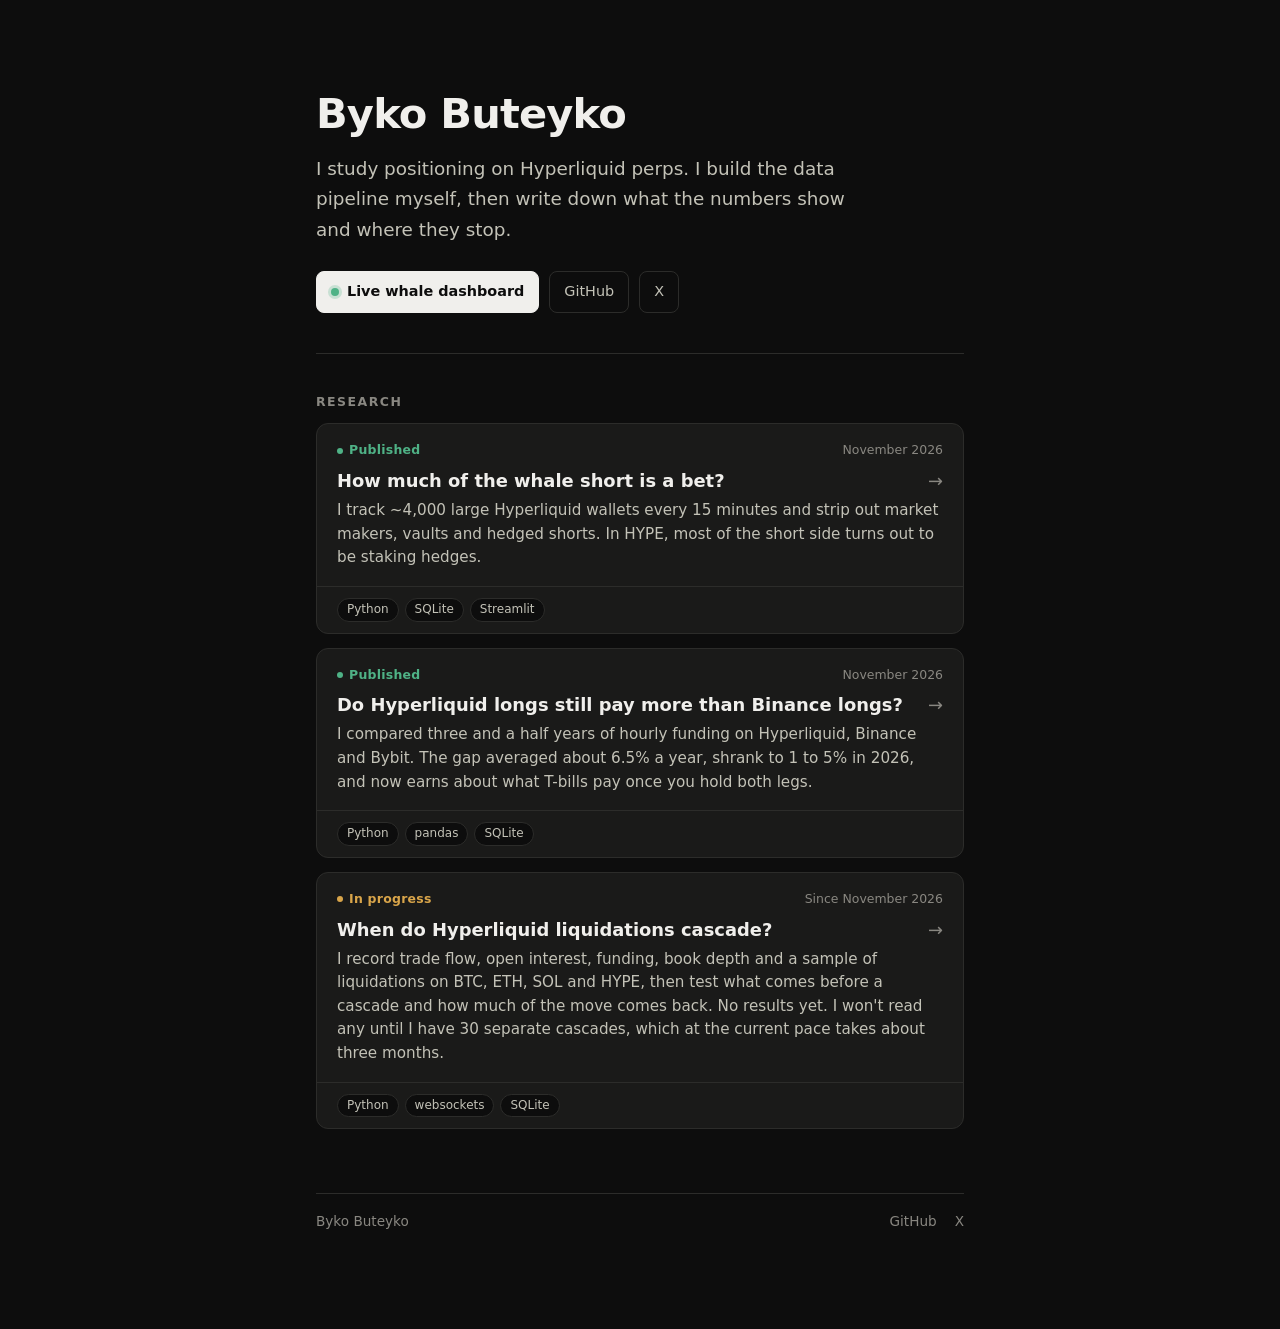
==== index.html @ 8dd09943 "Home header drops the Hyperliquid-only label" ====
<!doctype html>
<html lang="en">
<head>
<meta charset="utf-8">
<meta name="viewport" content="width=device-width, initial-scale=1">
<title>Byko Buteyko</title>
<meta name="description" content="Research on positioning and flows in Hyperliquid perps.">
<meta property="og:title" content="Byko Buteyko">
<meta property="og:description" content="Research on positioning and flows in Hyperliquid perps.">
<meta property="og:url" content="https://bykobuteyko.com/">
<meta property="og:image" content="https://bykobuteyko.com/research/hyperliquid-whales/og.png">
<meta name="twitter:card" content="summary_large_image">
<link rel="stylesheet" href="/style.css">
</head>
<body>
<main class="home">
  <header class="hero">
    <h1>Byko Buteyko</h1>
    <p class="lede">I study positioning on Hyperliquid perps. I build the data pipeline myself, then write down what the numbers show and where they stop.</p>
    <nav class="cta">
      <a class="btn primary" href="https://whales.bykobuteyko.com"><span class="live"></span>Live whale dashboard</a>
      <a class="btn" href="https://github.com/BykoButeyko">GitHub</a>
      <a class="btn" href="https://x.com/BykoButeyko">X</a>
    </nav>
  </header>

  <h2 class="section">Research</h2>
  <a class="project" href="/research/hyperliquid-whales/">
    <div class="top"><span class="status done">Published</span><span>November 2026</span></div>
    <div class="t">How much of the whale short is a bet?</div>
    <div class="d">I track ~4,000 large Hyperliquid wallets every 15 minutes and strip out market makers, vaults and hedged shorts. In HYPE, most of the short side turns out to be staking hedges.</div>
    <div class="m"><span>Python</span><span>SQLite</span><span>Streamlit</span></div>
  </a>
  <a class="project" href="/research/hyperliquid-funding/">
    <div class="top"><span class="status done">Published</span><span>November 2026</span></div>
    <div class="t">Do Hyperliquid longs still pay more than Binance longs?</div>
    <div class="d">I compared three and a half years of hourly funding on Hyperliquid, Binance and Bybit. The gap averaged about 6.5% a year, shrank to 1 to 5% in 2026, and now earns about what T-bills pay once you hold both legs.</div>
    <div class="m"><span>Python</span><span>pandas</span><span>SQLite</span></div>
  </a>
  <a class="project" href="/research/hyperliquid-liquidations/">
    <div class="top"><span class="status wip">In progress</span><span>Since November 2026</span></div>
    <div class="t">When do Hyperliquid liquidations cascade?</div>
    <div class="d">I record trade flow, open interest, funding, book depth and a sample of liquidations on BTC, ETH, SOL and HYPE, then test what comes before a cascade and how much of the move comes back. No results yet. I won't read any until I have 30 separate cascades, which at the current pace takes about three months.</div>
    <div class="m"><span>Python</span><span>websockets</span><span>SQLite</span></div>
  </a>

  <footer class="site">
    <span>Byko Buteyko</span>
    <a href="https://github.com/BykoButeyko">GitHub</a>
    <a href="https://x.com/BykoButeyko">X</a>
  </footer>
</main>
</body>
</html>
---- style.css ----
:root {
  --bg: #0d0d0d;
  --surface: #1a1a19;
  --line: #2c2c2a;
  --ink: #f0efec;
  --ink2: #c3c2b7;
  --muted: #898781;
  --long: #3987e5;
  --short: #e66767;
  --link: #7fb0ef;
  --ok: #4fb286;
  --wip: #d9a54a;
}

* { box-sizing: border-box; }

body {
  margin: 0;
  background: var(--bg);
  color: var(--ink2);
  font: 17px/1.65 system-ui, -apple-system, "Segoe UI", Roboto, sans-serif;
  -webkit-font-smoothing: antialiased;
}

main { max-width: 680px; margin: 0 auto; padding: 64px 16px 96px; }

a { color: var(--link); text-decoration: none; }
a:hover { text-decoration: underline; }

h1, h2, h3 { color: var(--ink); line-height: 1.25; font-weight: 650; }
h1 { font-size: 2rem; margin: 0 0 12px; letter-spacing: -.01em; }
h2 { font-size: 1.25rem; margin: 48px 0 12px; }
h3 { font-size: 1.05rem; margin: 28px 0 6px; }
p { margin: 0 0 16px; }
strong { color: var(--ink); font-weight: 600; }
.num { font-variant-numeric: tabular-nums; }

.back { font-size: .85rem; color: var(--muted); }
.back:hover { color: var(--ink); text-decoration: none; }
.lede { font-size: 1.15rem; color: var(--ink2); }
.meta { font-size: .78rem; letter-spacing: .06em; text-transform: uppercase; color: var(--muted); margin-bottom: 32px; }
.links { display: flex; flex-wrap: wrap; gap: 10px; margin: 24px 0 0; }
.links a {
  display: inline-flex; align-items: center; padding: 7px 13px; border-radius: 8px;
  border: 1px solid var(--line); color: var(--ink2); font-size: .88rem; transition: border-color .15s, color .15s;
}
.links a:hover { border-color: var(--muted); color: var(--ink); text-decoration: none; }
.links a.primary { background: var(--ink); border-color: var(--ink); color: var(--bg); font-weight: 600; }
.links a.primary:hover { background: #fff; color: var(--bg); }

/* note pages */
main:not(.home) { padding-top: 56px; }
main:not(.home) h1 { font-size: 2.3rem; letter-spacing: -.02em; margin-top: 20px; }
main:not(.home) h2 { margin-top: 52px; padding-top: 28px; border-top: 1px solid var(--line); }
main:not(.home) footer { display: flex; justify-content: space-between; }

/* home page */
.home { padding-top: 88px; }
.hero { padding-bottom: 40px; border-bottom: 1px solid var(--line); }
.kicker { font-size: .78rem; letter-spacing: .12em; text-transform: uppercase; color: var(--muted); margin-bottom: 10px; }
.hero h1 { font-size: 2.6rem; letter-spacing: -.02em; margin-bottom: 14px; }
.hero .lede { max-width: 560px; margin-bottom: 26px; }
.cta { display: flex; flex-wrap: wrap; gap: 10px; }
.btn {
  display: inline-flex; align-items: center; gap: 8px; padding: 8px 14px; border-radius: 8px;
  border: 1px solid var(--line); color: var(--ink2); font-size: .9rem; transition: border-color .15s, color .15s;
}
.btn:hover { border-color: var(--muted); color: var(--ink); text-decoration: none; }
.btn.primary { background: var(--ink); border-color: var(--ink); color: var(--bg); font-weight: 600; }
.btn.primary:hover { background: #fff; color: var(--bg); }
.live { width: 8px; height: 8px; border-radius: 50%; background: var(--ok); box-shadow: 0 0 0 3px rgba(79, 178, 134, .25); }
.section { font-size: .78rem; letter-spacing: .12em; text-transform: uppercase; color: var(--muted); font-weight: 600; margin: 40px 0 4px; }

/* project cards on the home page */
.project {
  display: block; background: var(--surface); border: 1px solid var(--line); border-radius: 12px;
  margin: 14px 0; color: var(--ink2); transition: border-color .15s, transform .15s;
}
.project:hover { border-color: var(--muted); text-decoration: none; transform: translateY(-1px); }
.project .top { display: flex; justify-content: space-between; align-items: center; padding: 16px 20px 0; font-size: .78rem; color: var(--muted); }
.status { display: inline-flex; align-items: center; gap: 6px; font-weight: 600; letter-spacing: .02em; }
.status::before { content: ""; width: 6px; height: 6px; border-radius: 50%; background: currentColor; }
.status.done { color: var(--ok); }
.status.wip { color: var(--wip); }
.project .t {
  display: flex; justify-content: space-between; gap: 16px;
  padding: 8px 20px 0; color: var(--ink); font-weight: 600; font-size: 1.12rem; line-height: 1.35;
}
.project .t::after { content: "→"; color: var(--muted); font-weight: 400; transition: color .15s, transform .15s; }
.project:hover .t::after { color: var(--link); transform: translateX(3px); }
.project .d { padding: 6px 20px 16px; font-size: .95rem; line-height: 1.55; }
.project .m { display: flex; flex-wrap: wrap; gap: 6px; padding: 11px 20px; border-top: 1px solid var(--line); }
.project .m span { font-size: .75rem; color: var(--ink2); background: var(--bg); border: 1px solid var(--line); border-radius: 999px; padding: 1px 9px; }

footer.site { display: flex; gap: 18px; align-items: center; }
footer.site span { margin-right: auto; }
footer.site a { color: var(--muted); }
footer.site a:hover { color: var(--ink); text-decoration: none; }

@media (max-width: 560px) {
  .home { padding-top: 48px; }
  .hero h1 { font-size: 2rem; }
}

/* findings */
.finding {
  background: var(--surface); border: 1px solid var(--line); border-left: 3px solid var(--link);
  border-radius: 10px; padding: 14px 18px; margin: 0 0 14px; font-size: .97rem;
}
.finding strong { display: block; margin-bottom: 4px; font-size: 1.02rem; }

figure { margin: 24px 0 28px; background: var(--surface); border: 1px solid var(--line); border-radius: 12px; padding: 20px 20px 14px; }
figcaption { font-size: .82rem; color: var(--muted); margin-top: 12px; padding-top: 10px; border-top: 1px solid var(--line); }

table { width: 100%; border-collapse: collapse; font-size: .9rem; font-variant-numeric: tabular-nums; margin: 8px 0 20px; }
th, td { text-align: left; padding: 8px 10px; border-bottom: 1px solid var(--line); }
th { color: var(--muted); font-weight: 600; font-size: .75rem; letter-spacing: .06em; text-transform: uppercase; }
td { color: var(--ink2); }

ul { padding-left: 20px; margin: 0 0 16px; }
li { margin-bottom: 6px; }

footer { margin-top: 64px; padding-top: 16px; border-top: 1px solid var(--line); font-size: .85rem; color: var(--muted); }

/* charts (inline SVG, built by scripts/charts.py) */
.chart { width: 100%; height: auto; display: block; overflow: visible; }
.chart text { font: 12px system-ui, -apple-system, "Segoe UI", sans-serif; fill: var(--muted); }
.chart .coin { fill: var(--ink); font-weight: 600; font-size: 13px; }
.chart .legend text { fill: var(--ink2); }
.chart .val.unh { fill: var(--ink); font-weight: 600; }
.chart .val.raw { fill: var(--ink2); }
.chart .grid { stroke: var(--line); stroke-width: 1; }
.chart .mid { stroke: var(--muted); stroke-width: 1; stroke-dasharray: 3 3; }
.chart .link { stroke: var(--muted); stroke-width: 2; }
.chart circle.raw { fill: var(--bg); stroke: var(--ink2); stroke-width: 2; }
.chart circle.unh { fill: var(--short); stroke: var(--bg); stroke-width: 2; }
.chart .line { fill: none; stroke-width: 2; stroke-linejoin: round; }
.chart .line.raw { stroke: var(--ink2); stroke-dasharray: 4 3; stroke-width: 1.5; }
.chart .line.unh { stroke: var(--short); }
.chart .line.gap { stroke: var(--long); }

@media (max-width: 560px) {
  body { font-size: 16px; }
  main { padding-top: 40px; }
  h1 { font-size: 1.6rem; }
}

/* glossary */
.terms { margin: 28px 0 0; background: var(--surface); border: 1px solid var(--line); border-radius: 10px; font-size: .9rem; }
.terms summary {
  list-style: none; cursor: pointer; padding: 12px 18px; color: var(--ink); font-weight: 600;
  display: flex; align-items: center; gap: 10px;
}
.terms summary::-webkit-details-marker { display: none; }
.terms summary::before { content: "+"; width: 14px; color: var(--muted); font-weight: 400; }
.terms[open] summary::before { content: "−"; }
.terms[open] summary { border-bottom: 1px solid var(--line); }
.terms dl { margin: 0; padding: 4px 18px 8px; display: grid; grid-template-columns: 9.5em 1fr; }
.terms dt, .terms dd { margin: 0; padding: 9px 0; border-top: 1px solid var(--line); line-height: 1.5; }
.terms dt:first-of-type, .terms dt:first-of-type + dd { border-top: 0; }
.terms dt { color: var(--ink); font-weight: 600; padding-right: 16px; }
.terms dd { color: var(--ink2); }
@media (max-width: 520px) {
  .terms dl { grid-template-columns: 1fr; }
  .terms dd { border-top: 0; padding-top: 0; }
}
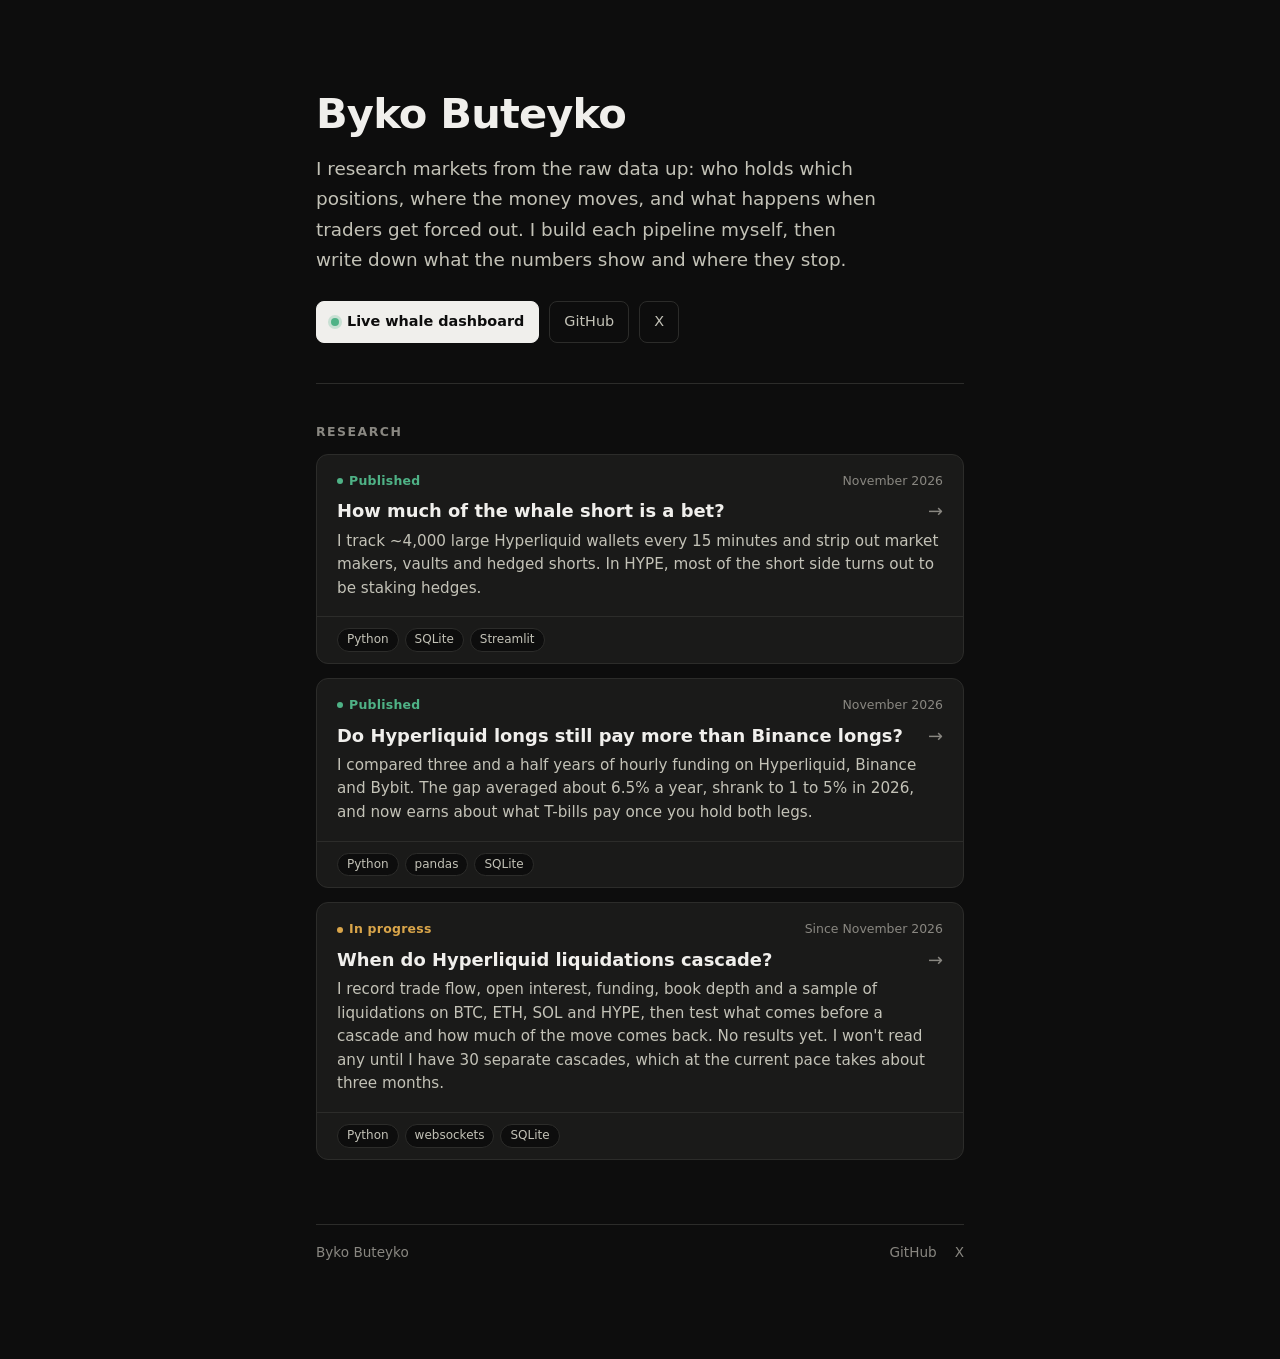
==== commit bd6cf18b: "Home intro and description cover research beyond Hyperliquid" ====
--- a/index.html
+++ b/index.html
@@ -4,9 +4,9 @@
 <meta charset="utf-8">
 <meta name="viewport" content="width=device-width, initial-scale=1">
 <title>Byko Buteyko</title>
-<meta name="description" content="Research on positioning and flows in Hyperliquid perps.">
+<meta name="description" content="Market research built from raw data: positioning, flows and forced selling.">
 <meta property="og:title" content="Byko Buteyko">
-<meta property="og:description" content="Research on positioning and flows in Hyperliquid perps.">
+<meta property="og:description" content="Market research built from raw data: positioning, flows and forced selling.">
 <meta property="og:url" content="https://bykobuteyko.com/">
 <meta property="og:image" content="https://bykobuteyko.com/research/hyperliquid-whales/og.png">
 <meta name="twitter:card" content="summary_large_image">
@@ -16,7 +16,7 @@
 <main class="home">
   <header class="hero">
     <h1>Byko Buteyko</h1>
-    <p class="lede">I study positioning on Hyperliquid perps. I build the data pipeline myself, then write down what the numbers show and where they stop.</p>
+    <p class="lede">I research markets from the raw data up: who holds which positions, where the money moves, and what happens when traders get forced out. I build each pipeline myself, then write down what the numbers show and where they stop.</p>
     <nav class="cta">
       <a class="btn primary" href="https://whales.bykobuteyko.com"><span class="live"></span>Live whale dashboard</a>
       <a class="btn" href="https://github.com/BykoButeyko">GitHub</a>
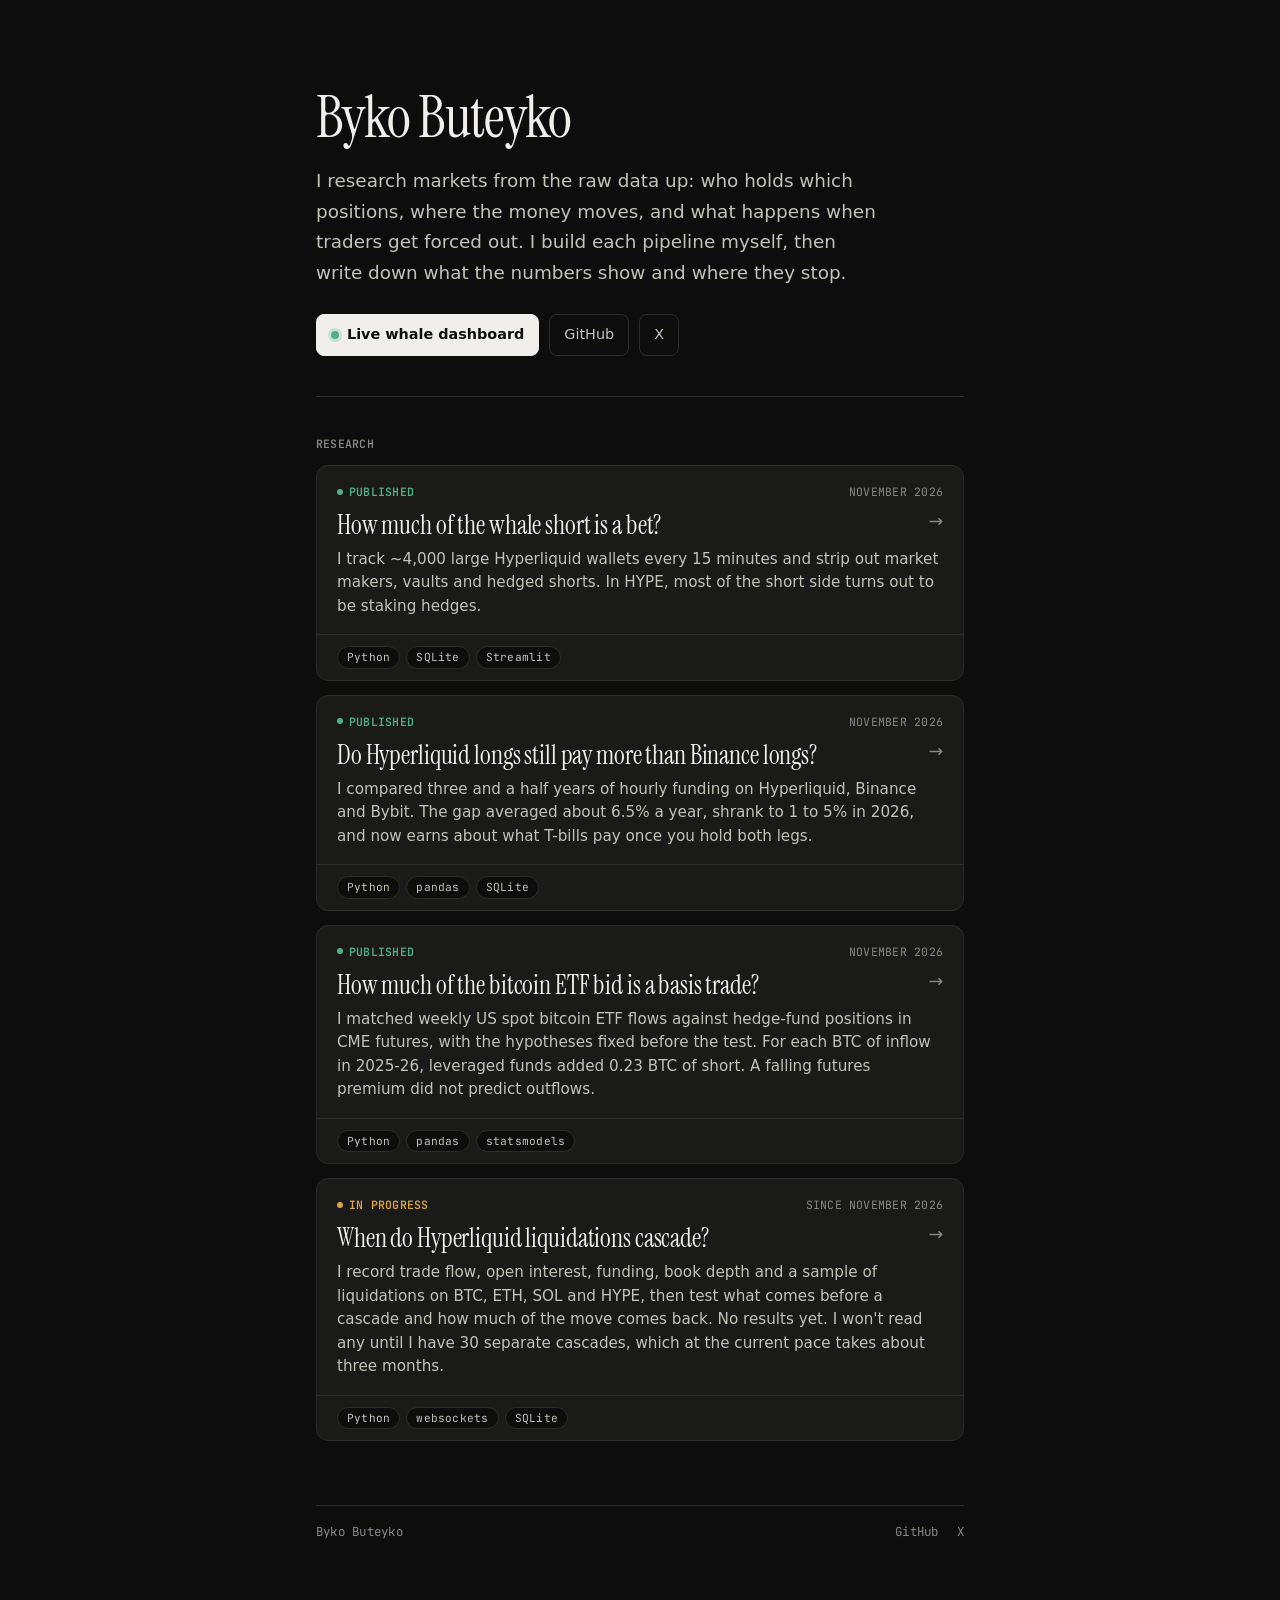
==== commit 387c4ec8: "Bitcoin ETF basis note: page, weekly flow vs CME short chart, preview card, home card" ====
--- a/index.html
+++ b/index.html
@@ -8,7 +8,9 @@
 <meta property="og:title" content="Byko Buteyko">
 <meta property="og:description" content="Market research built from raw data: positioning, flows and forced selling.">
 <meta property="og:url" content="https://bykobuteyko.com/">
-<meta property="og:image" content="https://bykobuteyko.com/research/hyperliquid-whales/og.png">
+<meta property="og:image" content="https://bykobuteyko.com/og.png">
+<meta property="og:image:width" content="1200">
+<meta property="og:image:height" content="630">
 <meta name="twitter:card" content="summary_large_image">
 <link rel="stylesheet" href="/style.css">
 </head>
@@ -37,6 +39,12 @@
     <div class="d">I compared three and a half years of hourly funding on Hyperliquid, Binance and Bybit. The gap averaged about 6.5% a year, shrank to 1 to 5% in 2026, and now earns about what T-bills pay once you hold both legs.</div>
     <div class="m"><span>Python</span><span>pandas</span><span>SQLite</span></div>
   </a>
+  <a class="project" href="/research/bitcoin-etf-basis/">
+    <div class="top"><span class="status done">Published</span><span>November 2026</span></div>
+    <div class="t">How much of the bitcoin ETF bid is a basis trade?</div>
+    <div class="d">I matched weekly US spot bitcoin ETF flows against hedge-fund positions in CME futures, with the hypotheses fixed before the test. For each BTC of inflow in 2025-26, leveraged funds added 0.23 BTC of short. A falling futures premium did not predict outflows.</div>
+    <div class="m"><span>Python</span><span>pandas</span><span>statsmodels</span></div>
+  </a>
   <a class="project" href="/research/hyperliquid-liquidations/">
     <div class="top"><span class="status wip">In progress</span><span>Since November 2026</span></div>
     <div class="t">When do Hyperliquid liquidations cascade?</div>
--- a/style.css
+++ b/style.css
@@ -1,3 +1,5 @@
+@import url('https://fonts.googleapis.com/css2?family=Instrument+Serif:ital@0;1&family=JetBrains+Mono:wght@400;500&display=swap');
+
 :root {
   --bg: #0d0d0d;
   --surface: #1a1a19;
@@ -138,6 +140,9 @@
 .chart .line.raw { stroke: var(--ink2); stroke-dasharray: 4 3; stroke-width: 1.5; }
 .chart .line.unh { stroke: var(--short); }
 .chart .line.gap { stroke: var(--long); }
+.chart .bar.flow { fill: var(--long); }
+.chart .bar.short { fill: var(--short); }
+.chart .shade { fill: var(--bg); opacity: .55; }
 
 @media (max-width: 560px) {
   body { font-size: 16px; }
@@ -164,3 +169,22 @@
   .terms dl { grid-template-columns: 1fr; }
   .terms dd { border-top: 0; padding-top: 0; }
 }
+
+/* typography: serif for headlines, mono for data labels */
+:root { --serif: "Instrument Serif", Georgia, serif; --mono: "JetBrains Mono", ui-monospace, Consolas, monospace; }
+h1, main:not(.home) h2, .project .t { font-family: var(--serif); font-weight: 400; letter-spacing: -.005em; }
+.hero h1 { font-size: 3.6rem; line-height: 1.05; margin-bottom: 18px; }
+main:not(.home) h1 { font-size: 3rem; line-height: 1.08; }
+main:not(.home) h2 { font-size: 1.85rem; }
+.project .t { font-size: 1.6rem; line-height: 1.2; padding-top: 10px; }
+.project .t::after { font-family: system-ui, sans-serif; font-size: 1.1rem; }
+.meta, .section, .kicker, .project .top, .project .m span, .back, footer, th {
+  font-family: var(--mono); letter-spacing: .02em;
+}
+.project .top, .meta, .section { font-size: .72rem; text-transform: uppercase; }
+.project .m span { font-size: .7rem; }
+footer { font-size: .78rem; }
+@media (max-width: 560px) {
+  .hero h1 { font-size: 2.7rem; }
+  main:not(.home) h1 { font-size: 2.3rem; }
+}
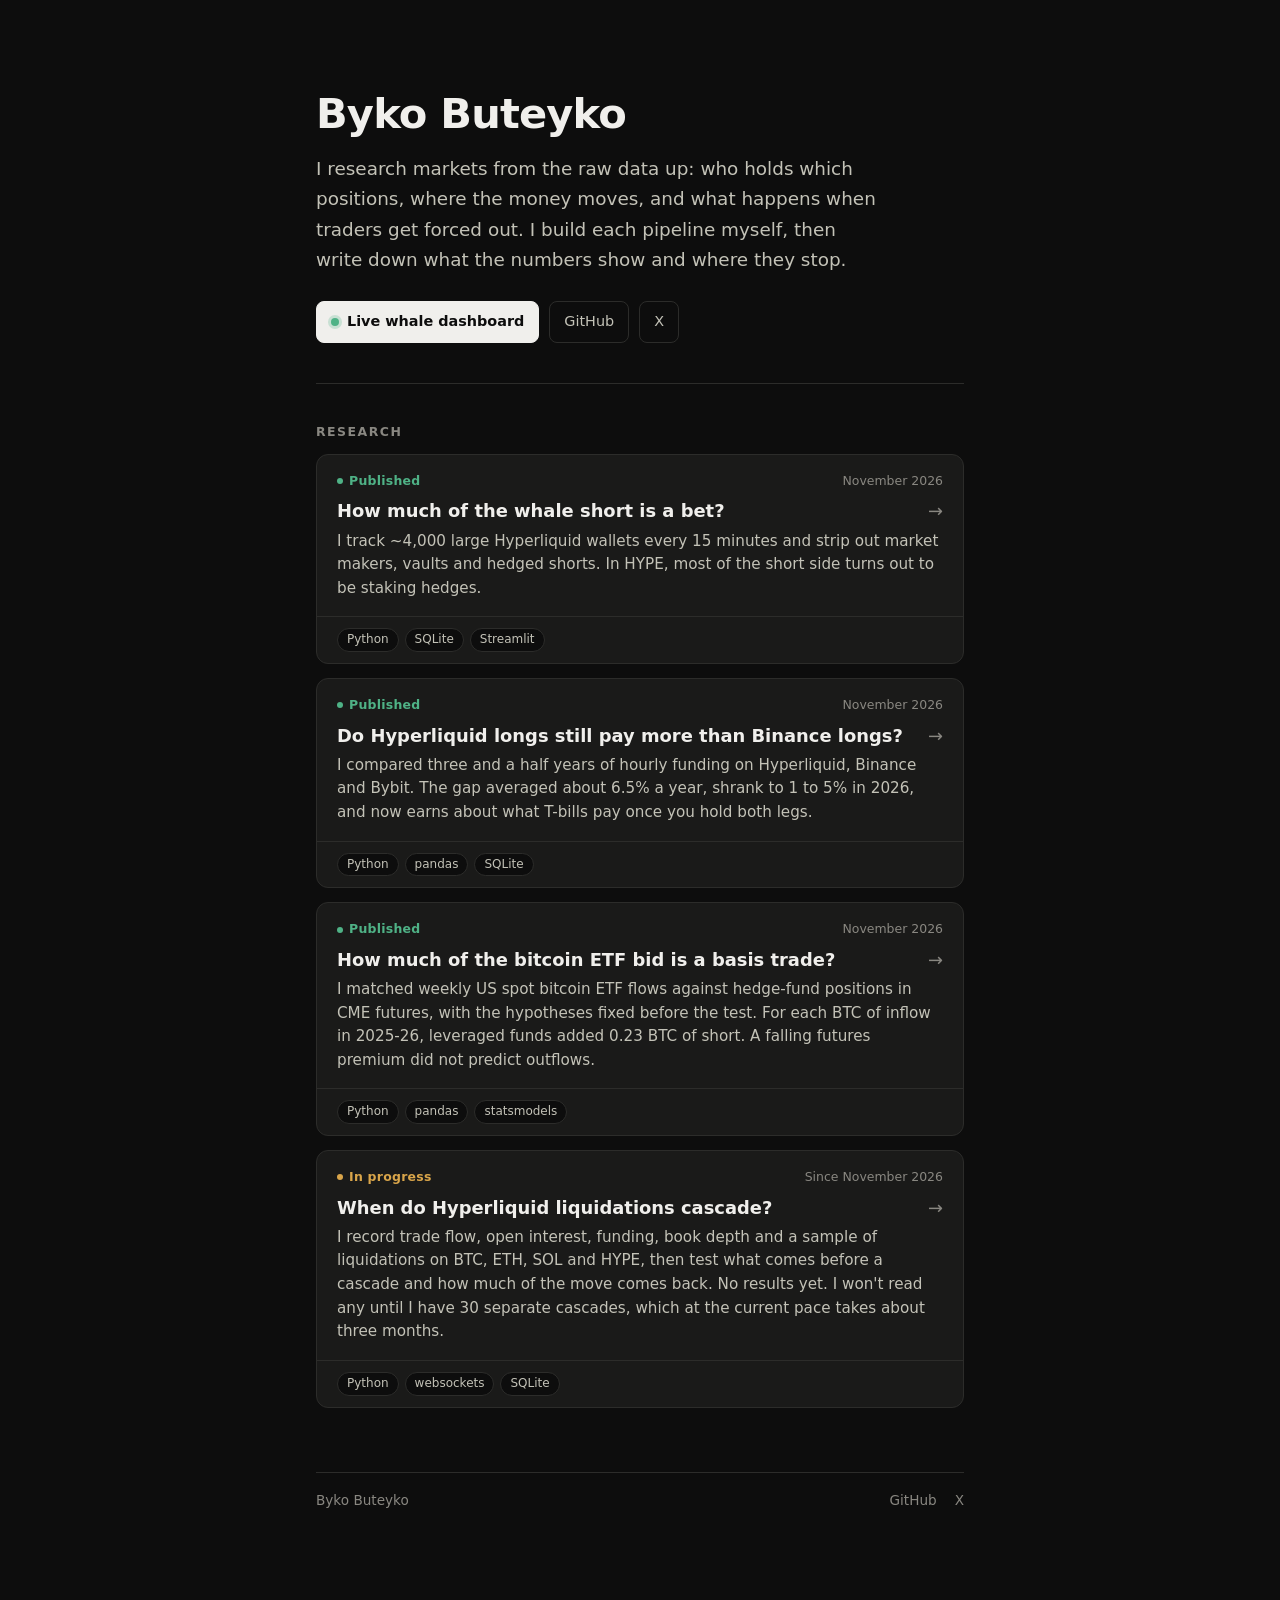
==== commit 91663043: "Favicon, 404 page; funding note no longer links the unrelated cascades note" ====
--- a/index.html
+++ b/index.html
@@ -12,6 +12,9 @@
 <meta property="og:image:width" content="1200">
 <meta property="og:image:height" content="630">
 <meta name="twitter:card" content="summary_large_image">
+<link rel="icon" href="/favicon.svg" type="image/svg+xml">
+<link rel="icon" href="/favicon.ico" sizes="32x32">
+<link rel="apple-touch-icon" href="/apple-touch-icon.png">
 <link rel="stylesheet" href="/style.css">
 </head>
 <body>
--- a/style.css
+++ b/style.css
@@ -1,5 +1,3 @@
-@import url('https://fonts.googleapis.com/css2?family=Instrument+Serif:ital@0;1&family=JetBrains+Mono:wght@400;500&display=swap');
-
 :root {
   --bg: #0d0d0d;
   --surface: #1a1a19;
@@ -169,22 +167,3 @@
   .terms dl { grid-template-columns: 1fr; }
   .terms dd { border-top: 0; padding-top: 0; }
 }
-
-/* typography: serif for headlines, mono for data labels */
-:root { --serif: "Instrument Serif", Georgia, serif; --mono: "JetBrains Mono", ui-monospace, Consolas, monospace; }
-h1, main:not(.home) h2, .project .t { font-family: var(--serif); font-weight: 400; letter-spacing: -.005em; }
-.hero h1 { font-size: 3.6rem; line-height: 1.05; margin-bottom: 18px; }
-main:not(.home) h1 { font-size: 3rem; line-height: 1.08; }
-main:not(.home) h2 { font-size: 1.85rem; }
-.project .t { font-size: 1.6rem; line-height: 1.2; padding-top: 10px; }
-.project .t::after { font-family: system-ui, sans-serif; font-size: 1.1rem; }
-.meta, .section, .kicker, .project .top, .project .m span, .back, footer, th {
-  font-family: var(--mono); letter-spacing: .02em;
-}
-.project .top, .meta, .section { font-size: .72rem; text-transform: uppercase; }
-.project .m span { font-size: .7rem; }
-footer { font-size: .78rem; }
-@media (max-width: 560px) {
-  .hero h1 { font-size: 2.7rem; }
-  main:not(.home) h1 { font-size: 2.3rem; }
-}
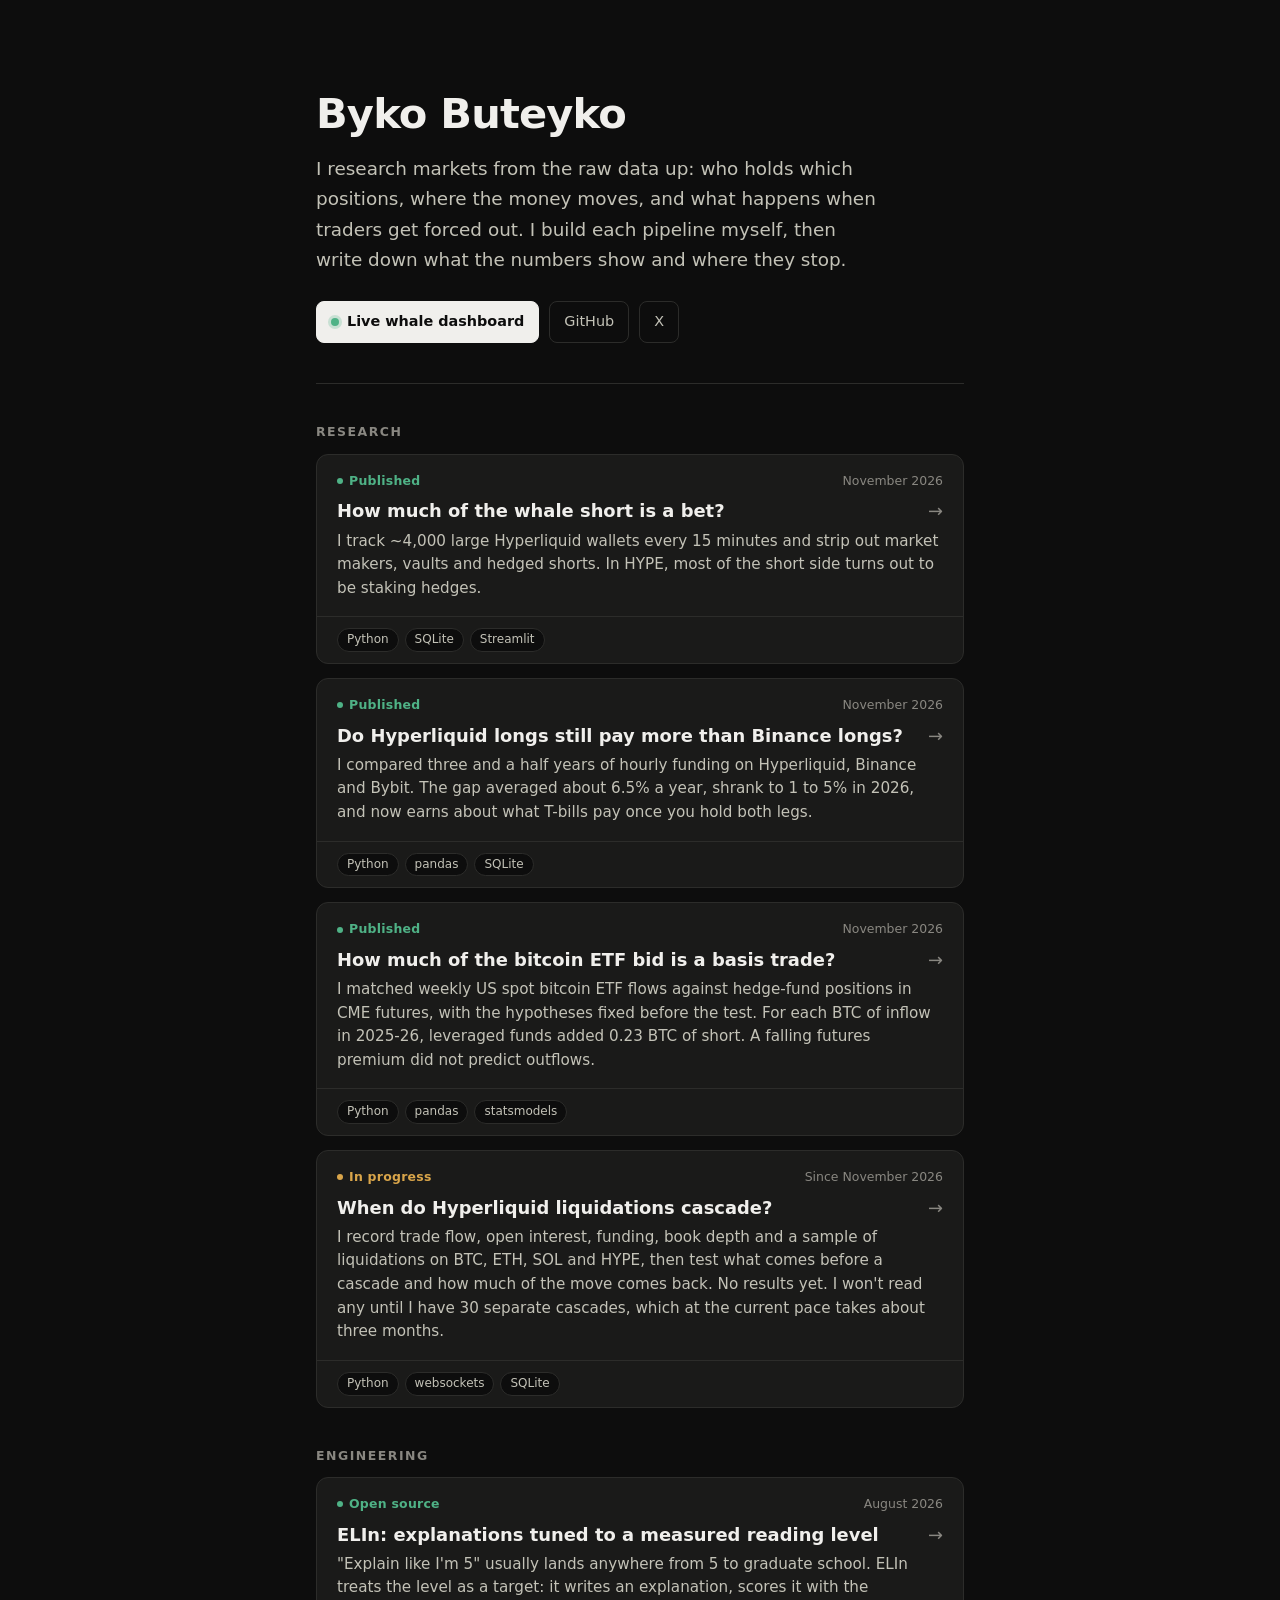
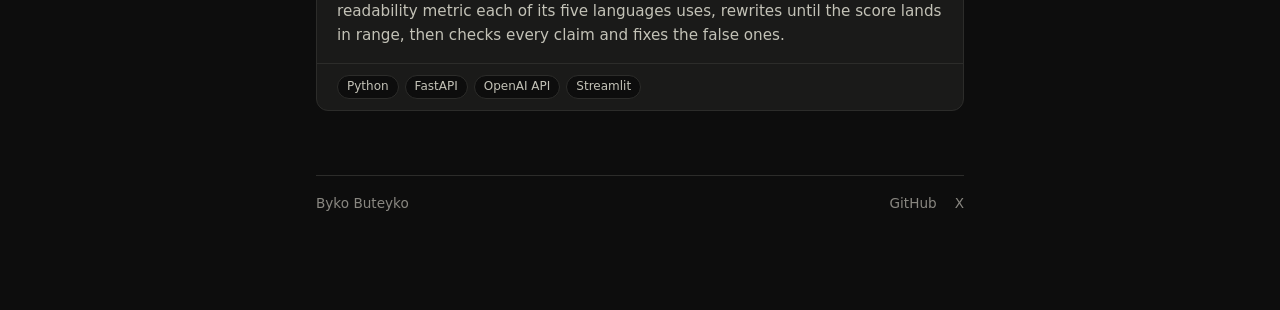
==== commit 2a859294: "ELIn on the home page under Engineering" ====
--- a/index.html
+++ b/index.html
@@ -55,6 +55,14 @@
     <div class="m"><span>Python</span><span>websockets</span><span>SQLite</span></div>
   </a>
 
+  <h2 class="section">Engineering</h2>
+  <a class="project" href="https://github.com/BykoButeyko/ELIn">
+    <div class="top"><span class="status done">Open source</span><span>August 2026</span></div>
+    <div class="t">ELIn: explanations tuned to a measured reading level</div>
+    <div class="d">"Explain like I'm 5" usually lands anywhere from 5 to graduate school. ELIn treats the level as a target: it writes an explanation, scores it with the readability metric each of its five languages uses, rewrites until the score lands in range, then checks every claim and fixes the false ones.</div>
+    <div class="m"><span>Python</span><span>FastAPI</span><span>OpenAI API</span><span>Streamlit</span></div>
+  </a>
+
   <footer class="site">
     <span>Byko Buteyko</span>
     <a href="https://github.com/BykoButeyko">GitHub</a>
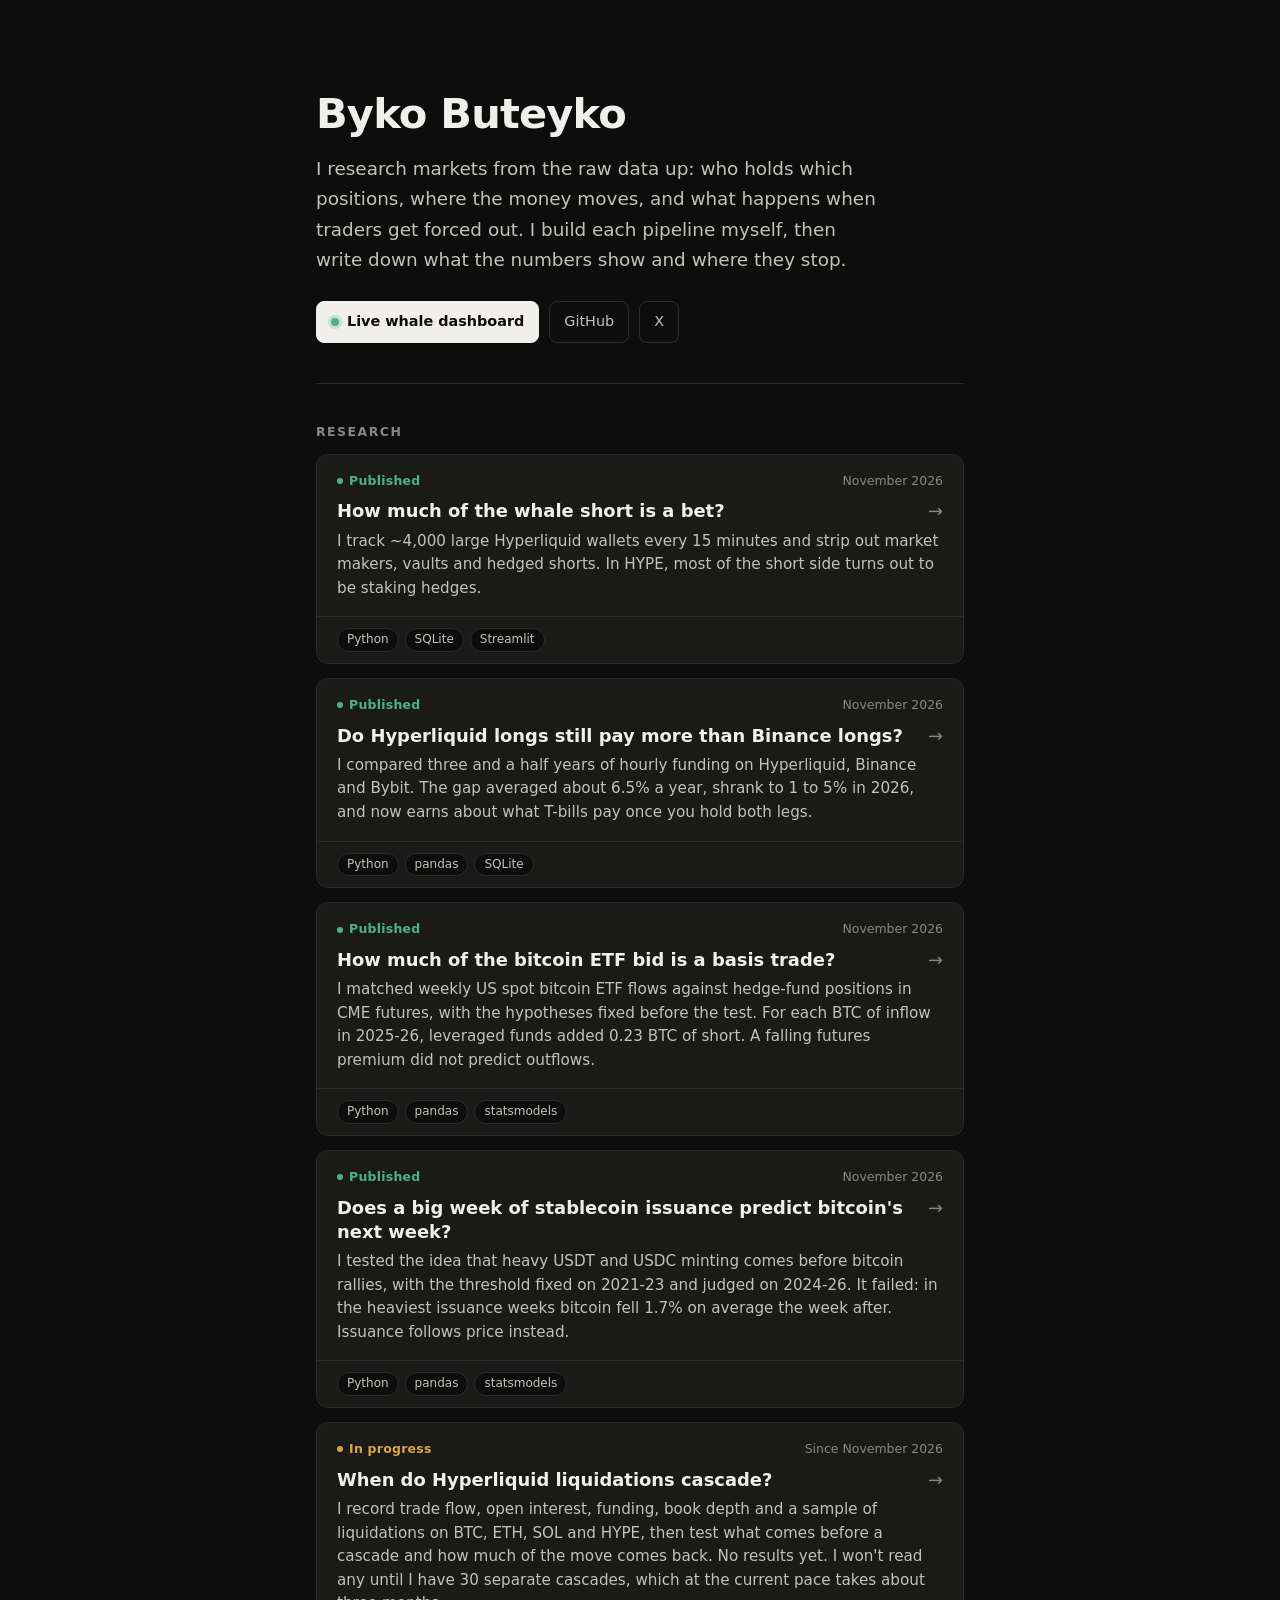
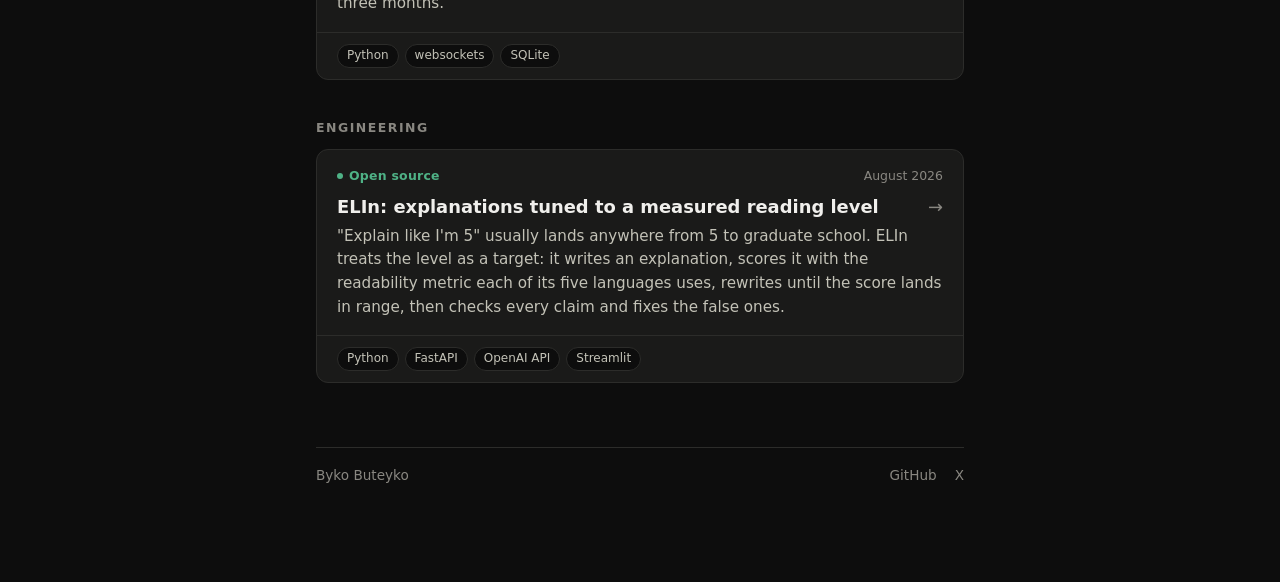
==== commit 165084aa: "Stablecoin issuance note: page, decile chart, preview card, home card" ====
--- a/index.html
+++ b/index.html
@@ -48,6 +48,12 @@
     <div class="d">I matched weekly US spot bitcoin ETF flows against hedge-fund positions in CME futures, with the hypotheses fixed before the test. For each BTC of inflow in 2025-26, leveraged funds added 0.23 BTC of short. A falling futures premium did not predict outflows.</div>
     <div class="m"><span>Python</span><span>pandas</span><span>statsmodels</span></div>
   </a>
+  <a class="project" href="/research/stablecoin-issuance/">
+    <div class="top"><span class="status done">Published</span><span>November 2026</span></div>
+    <div class="t">Does a big week of stablecoin issuance predict bitcoin's next week?</div>
+    <div class="d">I tested the idea that heavy USDT and USDC minting comes before bitcoin rallies, with the threshold fixed on 2021-23 and judged on 2024-26. It failed: in the heaviest issuance weeks bitcoin fell 1.7% on average the week after. Issuance follows price instead.</div>
+    <div class="m"><span>Python</span><span>pandas</span><span>statsmodels</span></div>
+  </a>
   <a class="project" href="/research/hyperliquid-liquidations/">
     <div class="top"><span class="status wip">In progress</span><span>Since November 2026</span></div>
     <div class="t">When do Hyperliquid liquidations cascade?</div>
@@ -69,5 +75,6 @@
     <a href="https://x.com/BykoButeyko">X</a>
   </footer>
 </main>
+<script src="/hit.js" defer></script>
 </body>
 </html>
